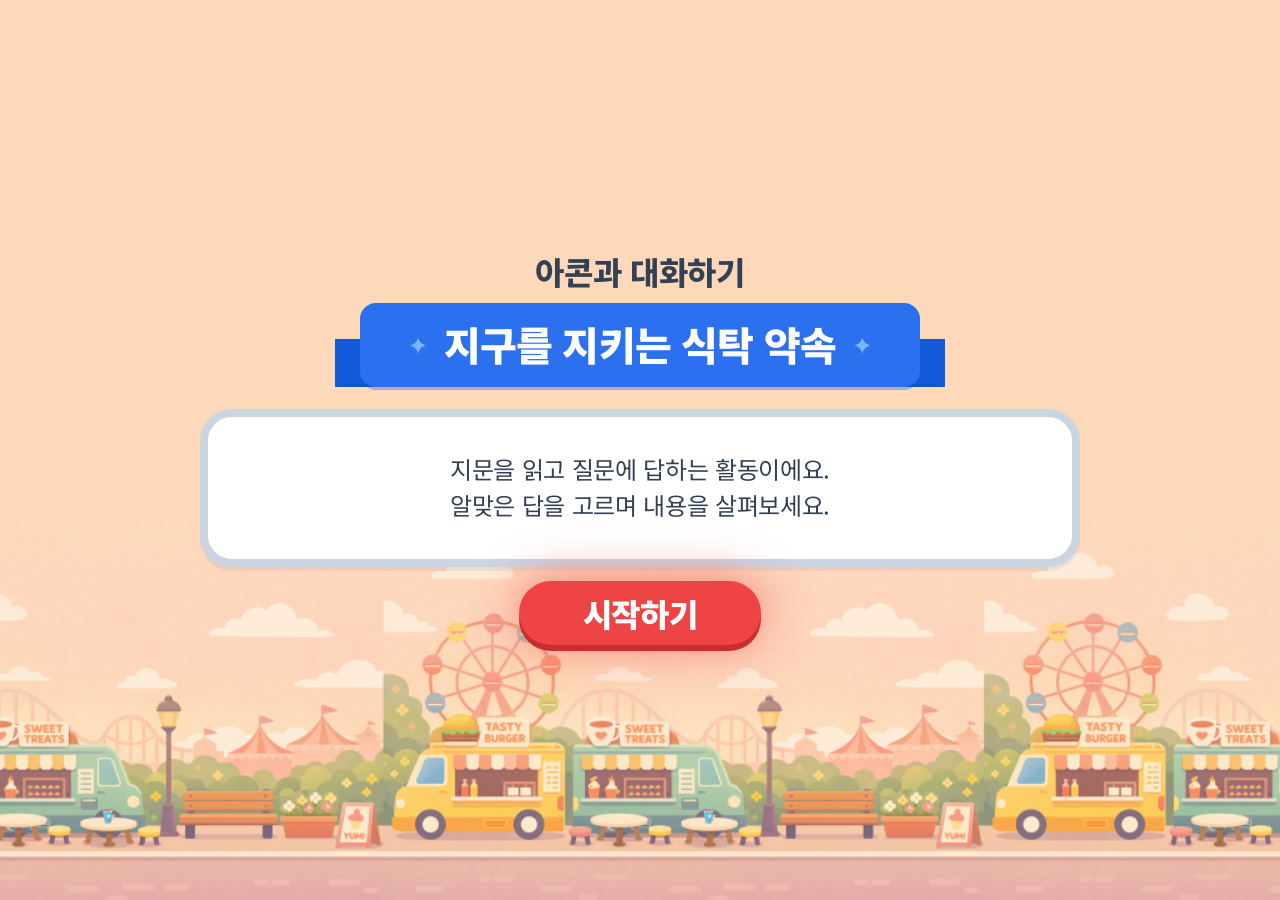
==== done.html @ 09e5e7c7 "Initial talk quiz prototype" ====
<!doctype html>
<html lang="ko">
  <head>
    <meta charset="utf-8" />
    <meta name="viewport" content="width=device-width, initial-scale=1" />
    <title>아콘과 대화하기 완료</title>
    <link rel="preconnect" href="https://fonts.googleapis.com" />
    <link rel="preconnect" href="https://fonts.gstatic.com" crossorigin />
    <link
      href="https://fonts.googleapis.com/css2?family=Noto+Sans+KR:wght@400;700;800;900&family=Noto+Serif+KR:wght@400;500;600;700&display=swap"
      rel="stylesheet"
    />
    <link rel="stylesheet" href="./style.css" />
    <script>
      if (sessionStorage.getItem("quizFinished") !== "true") {
        location.replace("./intro.html");
      } else {
        sessionStorage.removeItem("quizFinished");
      }
    </script>
  </head>
  <body>
    <main class="screen-done" aria-label="아콘과 대화하기 완료">
      <div class="snack-layer" id="snackLayer" aria-label="선택한 간식"></div>

      <div class="done-container">
        <header class="done-title-set">
          <p class="screen-kicker">아콘과 대화하기</p>
          <div class="module-ribbon module-ribbon-done" aria-label="지구를 지키는 식탁 약속">
            <span class="ribbon-star" aria-hidden="true">✦</span>
            <h1>지구를 지키는 식탁 약속</h1>
            <span class="ribbon-star" aria-hidden="true">✦</span>
          </div>
        </header>
        <div class="done-card-list" id="doneCards" aria-label="문제별 결과"></div>
      </div>
    </main>

    <script type="module" src="./done.js"></script>
  </body>
</html>
---- style.css ----
:root {
  color-scheme: dark;
  --article-width: min(43.75vw, 560px);
  --article-bg: #261e15;
  --article-control: #523411;
  --article-scroll: #65523d;
  --text-inverse: #ffffff;
  --text-primary: #0f172a;
  --quiz-bg: #3f4049;
  --blue-surface: #40abff;
  --blue-base: #1f8add;
  --yellow-surface: #fbcc1c;
  --yellow-base: #ea9e15;
  --yellow-text: #733d00;
  --green-surface: #30c959;
  --green-base: #23a158;
  --student-bg: #1e0a00;
  --button-depth: 8px;
}

* {
  box-sizing: border-box;
}

html,
body {
  width: 100%;
  height: 100%;
  margin: 0;
  overflow: hidden;
  background: #111;
  font-family:
    "Noto Sans KR",
    "Apple SD Gothic Neo",
    system-ui,
    sans-serif;
  letter-spacing: -0.01em;
}

button {
  font: inherit;
}

[hidden] {
  display: none !important;
}

.screen-intro,
.screen-done {
  position: fixed;
  inset: 0;
  width: 100vw;
  height: 100vh;
  min-width: 1024px;
  min-height: 600px;
  overflow: hidden;
  font-family:
    "Noto Sans KR",
    "Apple SD Gothic Neo",
    system-ui,
    sans-serif;
  letter-spacing: -0.02em;
}

.screen-intro {
  position: fixed;
  min-height: 576px;
  background:
    linear-gradient(180deg, rgba(255, 224, 191, 0.2), rgba(255, 224, 191, 0.2)),
    url("./bg_intro.png") center / cover no-repeat;
}

.intro-title-set {
  position: absolute;
  left: 50%;
  top: 50%;
  display: flex;
  flex-direction: column;
  align-items: center;
  gap: 16px;
  width: min(960px, calc(100vw - 64px));
  transform: translate(-50%, -50%);
}

.intro-kicker {
  margin: 0;
  color: #334155;
  font-size: 32px;
  font-weight: 800;
  line-height: 1;
  text-align: center;
}

.intro-ribbon {
  position: relative;
  display: flex;
  align-items: flex-end;
  justify-content: center;
  width: 100%;
  min-height: 80px;
  padding-bottom: 8px;
}

.intro-ribbon-body {
  position: relative;
  z-index: 2;
  display: flex;
  align-items: center;
  justify-content: center;
  gap: 16px;
  min-width: 560px;
  min-height: 72px;
  padding: 14px 32px 16px;
  border-radius: 16px;
  color: #ffffff;
  background: #2b70ef;
  box-shadow: 0 3px 0 rgba(21, 89, 215, 0.35);
}

.intro-ribbon-wing {
  position: absolute;
  bottom: 8px;
  z-index: 1;
  width: 96px;
  height: 48px;
  background: #1459d7;
  box-shadow: inset 0 -3px 0 rgba(11, 74, 187, 0.35);
}

.intro-ribbon-wing::after {
  content: "";
  position: absolute;
  top: 0;
  width: 34px;
  height: 100%;
  background:
    linear-gradient(135deg, transparent 0 49%, #1459d7 50%) top / 100% 50% no-repeat,
    linear-gradient(45deg, transparent 0 49%, #1459d7 50%) bottom / 100% 50% no-repeat;
}

.intro-ribbon-wing-left {
  left: calc(50% - 304px);
  border-radius: 4px 0 0 4px;
}

.intro-ribbon-wing-left::after {
  left: 0;
  transform: translateX(-1px) scaleX(-1);
  transform-origin: center;
}

.intro-ribbon-wing-right {
  right: calc(50% - 304px);
  border-radius: 0 4px 4px 0;
}

.intro-ribbon-wing-right::after {
  right: 0;
  transform: translateX(1px);
}

.intro-ribbon h1 {
  margin: 0;
  font-size: 40px;
  font-weight: 900;
  line-height: 1.35;
  letter-spacing: -0.02em;
  white-space: nowrap;
}

.intro-ribbon-star {
  color: #7fb4ff;
  font-size: 24px;
  line-height: 1;
  text-shadow: 0 1px 0 rgba(255, 255, 255, 0.22);
}

.intro-description {
  width: calc(100% - 80px);
  margin-top: -2px;
  padding: 34px 24px 36px;
  border: 8px solid #cbd5e1;
  border-radius: 32px;
  background: #ffffff;
  color: #334155;
  font-size: 24px;
  font-weight: 400;
  line-height: 1.5;
  text-align: center;
  box-shadow: 0 4px 0 rgba(148, 163, 184, 0.18);
}

.intro-description p {
  margin: 0;
}

.intro-start-button {
  min-width: 224px;
  margin-top: -2px;
  padding: 16px 64px;
  border: 0;
  border-radius: 100px;
  color: #ffffff;
  background: #ef4444;
  box-shadow:
    0 6px 0 #c92d2d,
    0 0 48px rgba(239, 68, 68, 0.62);
  font-size: 32px;
  font-weight: 900;
  line-height: 1;
  text-decoration: none;
  cursor: pointer;
  transition:
    transform 140ms ease,
    box-shadow 140ms ease,
    filter 140ms ease;
}

.intro-start-button:hover {
  filter: brightness(1.04);
}

.intro-start-button:active {
  transform: translateY(4px);
  box-shadow:
    0 1px 0 #c92d2d,
    0 0 28px rgba(239, 68, 68, 0.46);
}

.screen-kicker {
  margin: 0;
  color: #334155;
  font-size: 24px;
  font-weight: 800;
  line-height: 1;
  text-align: center;
}

.module-ribbon {
  position: relative;
  z-index: 1;
  display: flex;
  align-items: center;
  justify-content: center;
  gap: 12px;
  min-width: 304px;
  padding: 12px 26px;
  border-radius: 12px;
  color: #ffffff;
  background: #2b70ef;
}

.module-ribbon::before,
.module-ribbon::after {
  content: "";
  position: absolute;
  z-index: -1;
  top: 18px;
  width: 58px;
  height: 48px;
  background: #1459d7;
  clip-path: polygon(0 0, 100% 0, 70% 50%, 100% 100%, 0 100%, 28% 50%);
}

.module-ribbon::before {
  left: -38px;
}

.module-ribbon::after {
  right: -38px;
  transform: scaleX(-1);
}

.module-ribbon h1 {
  margin: 0;
  font-size: 30px;
  font-weight: 900;
  line-height: 1.25;
  letter-spacing: -0.02em;
  white-space: nowrap;
}

.ribbon-star {
  color: #7fb4ff;
  font-size: 16px;
  line-height: 1;
}

.student-screen {
  display: grid;
  grid-template-columns: var(--article-width) minmax(0, 1fr);
  width: 100vw;
  height: 100vh;
  min-width: 1024px;
  min-height: 600px;
  overflow: hidden;
  background: var(--article-bg);
  transition: grid-template-columns 260ms ease;
}

.student-screen[data-article-open="false"] {
  grid-template-columns: 0 minmax(0, 1fr);
}

.section-article {
  position: relative;
  width: 100%;
  height: 100%;
  min-width: 0;
  overflow: hidden;
  background: var(--article-bg);
  transition:
    opacity 220ms ease,
    visibility 220ms ease;
}

.student-screen[data-article-open="false"] .section-article {
  opacity: 0;
  visibility: hidden;
  pointer-events: none;
}

.article-scroll {
  width: 100%;
  height: 100%;
  overflow-y: auto;
  padding: 24px 40px 52px 88px;
  color: var(--text-inverse);
  font-family:
    "Noto Serif KR",
    "Apple SD Gothic Neo",
    serif;
  font-weight: 400;
  line-height: 1.8;
  letter-spacing: -0.018em;
  white-space: pre-line;
  word-break: keep-all;
  scrollbar-width: thin;
  scrollbar-color: var(--article-scroll) rgba(0, 0, 0, 0.1);
}

.article-scroll::-webkit-scrollbar {
  width: 8px;
}

.article-scroll::-webkit-scrollbar-track {
  background: rgba(0, 0, 0, 0.1);
}

.article-scroll::-webkit-scrollbar-thumb {
  background: var(--article-scroll);
  border-radius: 8px;
}

.article-size-small {
  font-size: 20px;
}

.article-size-normal {
  font-size: 24px;
}

.article-size-large {
  font-size: 28px;
}

.fontsize-control {
  position: absolute;
  top: 24px;
  left: 24px;
  z-index: 5;
  display: flex;
  flex-direction: column;
  width: 44px;
  overflow: hidden;
  border-radius: 16px;
  background: var(--article-control);
  box-shadow: 0 6px 0 #352008;
}

.fontsize-button {
  display: grid;
  place-items: center;
  width: 44px;
  height: 44px;
  border: 0;
  color: #ffffff;
  background: var(--article-control);
  font-size: 24px;
  font-weight: 800;
  line-height: 1;
  cursor: pointer;
  transition:
    transform 120ms ease,
    background 120ms ease,
    color 120ms ease;
}

.fontsize-button:hover,
.fontsize-button.is-active {
  color: #523411;
  background: #ffcc1f;
}

.fontsize-button:active {
  transform: translateY(3px);
}

.font-icon {
  display: grid;
  place-items: center;
}

.font-icon-plus,
.font-icon-minus {
  width: 18px;
  height: 18px;
  background: currentColor;
  mask-position: center;
  mask-repeat: no-repeat;
  mask-size: contain;
}

.font-icon-plus {
  mask-image: url("./icon_plus.svg");
}

.font-icon-minus {
  mask-image: url("./icon_minus.svg");
}

.font-icon-normal {
  font-size: 19px;
  font-weight: 900;
}

.section-quiz {
  position: relative;
  width: 100%;
  height: 100%;
  min-width: 0;
  overflow: hidden;
  background: var(--quiz-bg);
}

.rive-layer,
.rive-debug-message {
  position: absolute;
  inset: 0;
}

.rive-layer {
  overflow: hidden;
  background:
    linear-gradient(180deg, #ef3d22 0 13%, transparent 13%),
    var(--quiz-bg);
}

.rive-viewport {
  position: absolute;
  left: 0;
  top: 0;
  overflow: hidden;
  transform-origin: center;
}

#riveCanvas,
.rive-snapshot {
  position: absolute;
  inset: 0;
  display: block;
  width: 100%;
  height: 100%;
}

.rive-snapshot {
  z-index: 1;
  opacity: 0;
  visibility: hidden;
  pointer-events: none;
  transition:
    opacity 150ms ease,
    visibility 0s linear 150ms;
}

.rive-snapshot[hidden] {
  display: none;
}

.rive-snapshot.is-visible {
  opacity: 1;
  visibility: visible;
  transition: none;
}

.rive-snapshot.is-fading {
  opacity: 0;
  visibility: visible;
  transition: opacity 150ms ease;
}

.rive-debug-message {
  z-index: 4;
  display: grid;
  place-items: start center;
  padding-top: 118px;
  color: #fff;
  background: rgba(30, 10, 0, 0.72);
  font-size: 18px;
  font-weight: 800;
  text-align: center;
  pointer-events: none;
}

.rive-debug-message[hidden] {
  display: none;
}

.quiz-layer {
  position: absolute;
  inset: 0;
  z-index: 2;
  display: flex;
  flex-direction: column;
  justify-content: space-between;
  overflow: hidden;
  pointer-events: none;
}

.npc-area {
  display: flex;
  flex-direction: column;
  align-items: center;
  flex: 0 0 auto;
  width: 100%;
  padding: 40px clamp(72px, 13.9vw, 100px) 0;
}

.dialogue-npc {
  display: flex;
  flex-direction: column;
  align-items: center;
  width: min(800px, 100%);
  filter: drop-shadow(0 12px 0 #000000);
  opacity: 0;
  transform: translateY(18px) scale(0.985);
  transition:
    opacity 280ms ease,
    transform 280ms cubic-bezier(0.2, 0.8, 0.2, 1);
  will-change: opacity, transform;
}

.dialogue-npc.is-visible {
  opacity: 1;
  transform: translateY(0) scale(1);
}

.npc-textbox {
  position: relative;
  display: flex;
  flex-direction: column;
  align-items: center;
  justify-content: center;
  width: 100%;
  min-height: 80px;
  padding: 32px 24px;
  border-radius: 32px;
  background: #ffffff;
}

.snack-timer {
  position: relative;
  display: grid;
  place-items: center;
  width: 48px;
  height: 48px;
  margin: -8px 0 4px;
  color: #3b82f6;
}

.snack-timer[hidden] {
  display: none;
}

.snack-timer-ring {
  position: absolute;
  inset: 0;
  width: 48px;
  height: 48px;
  transform: rotate(-90deg);
}

.snack-timer-track,
.snack-timer-progress {
  fill: none;
  stroke-width: 5;
}

.snack-timer-track {
  stroke: #dbeafe;
}

.snack-timer-progress {
  stroke: currentColor;
  stroke-linecap: round;
  stroke-dasharray: 126;
  stroke-dashoffset: 0;
  transition:
    stroke-dashoffset 220ms ease,
    stroke 160ms ease;
}

.snack-timer.is-danger {
  color: #ef4444;
}

.snack-timer-value {
  position: relative;
  z-index: 1;
  color: #0f172a;
  font-size: 20px;
  font-weight: 800;
  line-height: 1;
}

.npc-textbox p {
  width: 100%;
  margin: 0;
  color: var(--text-primary);
  font-size: 24px;
  font-weight: 800;
  line-height: 1.5;
  letter-spacing: -0.01em;
  text-align: center;
  white-space: pre-line;
  word-break: keep-all;
}

.dialogue-npc.is-typing .npc-textbox p::after {
  content: "";
  display: inline-block;
  width: 2px;
  height: 1em;
  margin-left: 4px;
  vertical-align: -0.15em;
  background: var(--text-primary);
  animation: caretBlink 700ms steps(2, jump-none) infinite;
}

.npc-tail {
  position: relative;
  width: 32px;
  height: 24px;
  margin-top: -1px;
  overflow: visible;
}

.npc-tail::before {
  content: "";
  position: absolute;
  left: 50%;
  top: -10px;
  width: 24px;
  height: 24px;
  border-radius: 0 0 5px 0;
  background: #ffffff;
  transform: translateX(-50%) rotate(45deg);
}

.user-area {
  display: flex;
  align-items: center;
  justify-content: center;
  flex: 0 0 auto;
  width: 100%;
  min-height: 238px;
  padding: 80px clamp(72px, 13.9vw, 100px) 40px;
  background: linear-gradient(180deg, rgba(0, 0, 0, 0) 0, rgba(0, 0, 0, 0.8) 50%);
  pointer-events: auto;
}

.dialogue-user {
  display: flex;
  align-items: center;
  justify-content: center;
  width: min(800px, 100%);
}

.choice-list {
  display: flex;
  flex-direction: column;
  gap: 16px;
  width: 100%;
  opacity: 0;
  transform: translateY(16px) scale(0.99);
  transition:
    opacity 240ms ease,
    transform 240ms cubic-bezier(0.2, 0.8, 0.2, 1),
    visibility 240ms ease;
}

.choice-list[hidden] {
  display: none;
}

.choice-list.is-visible {
  opacity: 1;
  transform: translateY(0) scale(1);
}

.choice-list.is-exiting {
  opacity: 0;
  transform: translateY(10px);
  pointer-events: none;
}

.snack-choice-list {
  display: grid;
  gap: clamp(6px, 0.8vw, 10px);
  width: 100%;
  max-width: 800px;
  margin-inline: auto;
  opacity: 0;
  transform: translateY(16px) scale(0.99);
  transition:
    opacity 240ms ease,
    transform 240ms cubic-bezier(0.2, 0.8, 0.2, 1);
}

.snack-choice-list[hidden] {
  display: none;
}

.student-screen[data-article-open="true"] .snack-choice-list {
  grid-template-columns: repeat(3, minmax(88px, 132px));
  justify-content: center;
  max-width: min(444px, 100%);
}

.student-screen[data-article-open="false"] .snack-choice-list {
  grid-template-columns: repeat(6, minmax(58px, 120px));
  justify-content: center;
  max-width: min(800px, 100%);
}

.snack-choice-list.is-visible {
  opacity: 1;
  transform: translateY(0) scale(1);
}

.snack-choice-list.is-exiting {
  opacity: 0;
  transform: translateY(10px);
  pointer-events: none;
}

.snack-choice-button {
  --choice-surface: var(--blue-surface);
  --choice-base: var(--blue-base);
  position: relative;
  display: flex;
  align-items: center;
  justify-content: center;
  min-width: 0;
  aspect-ratio: 1 / 1;
  width: 100%;
  padding: clamp(8px, 1vw, 12px);
  border: 0;
  border-radius: clamp(22px, 2.7vw, 34px);
  background: var(--choice-surface);
  box-shadow: 0 var(--button-depth) 0 var(--choice-base);
  cursor: pointer;
  overflow: hidden;
  transition:
    opacity 160ms ease,
    transform 160ms ease,
    filter 160ms ease,
    box-shadow 160ms ease;
}

.snack-choice-button:hover:not(:disabled) {
  filter: brightness(1.06);
}

.snack-choice-button:active:not(:disabled) {
  transform: translateY(5px);
  box-shadow: 0 3px 0 var(--choice-base);
}

.snack-choice-image {
  display: block;
  width: 100%;
  height: 100%;
  max-width: 100%;
  max-height: 100%;
  object-fit: contain;
  pointer-events: none;
  filter: drop-shadow(0 3px 0 rgba(255, 255, 255, 0.7));
}

.snack-choice-button.is-selected {
  --choice-surface: var(--green-surface);
  --choice-base: var(--green-base);
}

.snack-choice-button.is-unselected {
  --choice-surface: var(--yellow-surface);
  --choice-base: var(--yellow-base);
  opacity: 0.48;
}

.choice-button {
  --choice-surface: var(--blue-surface);
  --choice-base: var(--blue-base);
  position: relative;
  width: 100%;
  min-height: 69px;
  padding: 16px 24px;
  border: 0;
  border-radius: 24px;
  color: #ffffff;
  background: var(--choice-surface);
  box-shadow: 0 var(--button-depth) 0 var(--choice-base);
  font-size: 24px;
  font-weight: 800;
  line-height: 1.35;
  letter-spacing: -0.01em;
  text-align: center;
  cursor: pointer;
  transition:
    opacity 160ms ease,
    transform 160ms ease,
    filter 160ms ease,
    box-shadow 160ms ease;
}

.choice-button:hover:not(:disabled) {
  filter: brightness(1.06);
}

.choice-button:active:not(:disabled) {
  transform: translateY(5px);
  box-shadow: 0 3px 0 var(--choice-base);
}

.choice-button:disabled {
  cursor: default;
}

.choice-button.is-wrong {
  --choice-surface: var(--yellow-surface);
  --choice-base: var(--yellow-base);
  color: var(--yellow-text);
}

.choice-button.is-correct {
  --choice-surface: var(--green-surface);
  --choice-base: var(--green-base);
  color: #ffffff;
}

.choice-button.is-disabled {
  opacity: 0.5;
}

.choice-button.is-shaking {
  animation: shakeX 360ms ease;
}

.choice-list[data-type="ox"] {
  flex-direction: row;
  justify-content: center;
  gap: 32px;
}

.choice-list[data-type="ox"] .choice-button {
  display: grid;
  place-items: center;
  width: 200px;
  min-height: 216px;
  padding: 0 0 8px;
  border-radius: 24px;
  font-size: 88px;
  line-height: 1;
}

.choice-icon {
  display: block;
  width: 104px;
  max-width: 62%;
  height: auto;
  pointer-events: none;
}

.student-response,
.finish-card {
  width: 100%;
  max-width: none;
  padding: 69px 24px 24px;
  border-radius: 38px;
  background: var(--student-bg);
  color: #ffffff;
  opacity: 0;
  transform: translateY(18px) scale(0.99);
  transition:
    opacity 240ms ease,
    transform 240ms cubic-bezier(0.2, 0.8, 0.2, 1);
}

.student-response[hidden],
.finish-card[hidden] {
  display: none;
}

.student-response.is-visible,
.finish-card.is-visible {
  opacity: 1;
  transform: translateY(0) scale(1);
}

.student-response p,
.finish-card p {
  width: 100%;
  margin: 0 0 8px;
  color: #ffffff;
  font-size: 24px;
  font-weight: 800;
  line-height: 1.5;
  letter-spacing: -0.01em;
  text-align: center;
  word-break: keep-all;
}

.student-button-row {
  display: flex;
  justify-content: flex-end;
  width: 100%;
}

.next-button {
  display: flex;
  align-items: center;
  justify-content: center;
  gap: 8px;
  min-width: 98px;
  height: 46px;
  padding: 8px 16px;
  border: 0;
  border-radius: 16px;
  color: #ffffff;
  background: #1fcb59;
  box-shadow: 0 5px 0 #169940;
  font-size: 20px;
  font-weight: 800;
  line-height: 1.5;
  letter-spacing: -0.01em;
  cursor: pointer;
  transition:
    transform 140ms ease,
    box-shadow 140ms ease,
    background 140ms ease;
}

.next-button:hover:not(:disabled) {
  background: #19b94f;
}

.next-button:active:not(:disabled) {
  transform: translateY(4px);
  box-shadow: 0 1px 0 #169940;
}

.next-button:disabled {
  opacity: 0.45;
  cursor: default;
}

.button-article {
  position: absolute;
  left: 24px;
  bottom: 24px;
  z-index: 6;
  display: grid;
  place-items: center;
  width: 64px;
  height: 68px;
  padding: 4px 0 0;
  border: 0;
  border-radius: 200px;
  color: #b87404;
  background: #ea9e15;
  cursor: pointer;
  transition:
    transform 140ms ease,
    filter 140ms ease;
}

.button-article::before {
  content: "";
  position: absolute;
  inset: 0 0 4px;
  border-radius: 200px;
  background: #ffcc1f;
  box-shadow: 0 4px 0 #b47404;
  transition:
    inset 140ms ease,
    box-shadow 140ms ease;
}

.button-article img {
  position: relative;
  z-index: 1;
  display: block;
  width: 40px;
  height: 30px;
  pointer-events: none;
}

.button-article:hover {
  filter: brightness(1.05);
}

.button-article:active {
  transform: translateY(4px);
}

.button-article:active::before {
  inset: 4px 0 0;
  box-shadow: 0 1px 0 #b47404;
}

.loading-overlay {
  position: fixed;
  inset: 0;
  z-index: 50;
  display: grid;
  place-items: center;
  background: rgba(15, 23, 42, 0.42);
  backdrop-filter: blur(2px);
}

.loading-icon {
  width: 56px;
  height: 56px;
  fill: #ffffff;
  filter: drop-shadow(0 4px 10px rgba(15, 23, 42, 0.35));
  animation: loadingSpin 900ms linear infinite;
}

.screen-done {
  background:
    linear-gradient(180deg, rgba(255, 190, 194, 0.06), rgba(255, 190, 194, 0.06)),
    url("./bg_done.png") center / cover no-repeat;
}

.screen-done.is-scrollable {
  overflow-y: auto;
}

.done-container {
  position: relative;
  z-index: 2;
  display: flex;
  flex-direction: column;
  align-items: center;
  width: min(960px, calc(100vw - 48px));
  height: 100%;
  margin: 0 auto;
  padding: 44px 24px 32px;
}

.screen-done.is-scrollable .done-container {
  height: auto;
  min-height: 100%;
  padding-bottom: 72px;
}

.done-title-set {
  display: flex;
  flex-direction: column;
  align-items: center;
  gap: 16px;
  width: 100%;
}

.module-ribbon-done {
  padding: 15px 32px;
  border-radius: 16px;
}

.module-ribbon-done h1 {
  line-height: 1;
  font-size: 36px;
}

.done-card-list {
  display: flex;
  flex-direction: column;
  gap: 16px;
  width: 100%;
  margin-top: 16px;
}

.done-card {
  position: relative;
  display: flex;
  flex-direction: column;
  gap: 8px;
  width: 100%;
  min-height: 68px;
  padding: 16px 24px;
  border: 4px solid transparent;
  border-radius: 16px;
  background: #ffffff;
}

.done-card.had-wrong {
  border-color: #eab308;
}

.done-thumb {
  position: absolute;
  left: -24px;
  top: 12px;
  width: 40px;
  height: 32px;
  object-fit: contain;
}

.done-card-row {
  display: flex;
  align-items: center;
  justify-content: center;
  gap: 8px;
  margin: 0;
  width: 100%;
}

.done-card-badge {
  display: grid;
  flex: 0 0 auto;
  place-items: center;
  width: 30px;
  height: 30px;
  border-radius: 50px;
  background: #cbd5e1;
  color: #64748b;
  font-size: 20px;
  font-weight: 800;
  line-height: 1;
  letter-spacing: -0.02em;
}

.done-card-text {
  flex: 1 0 0;
  min-width: 0;
  margin: 0;
  color: #0f172a;
  font-size: 20px;
  line-height: 1.5;
  letter-spacing: -0.02em;
  word-break: keep-all;
}

.done-question {
  font-weight: 700;
}

.done-answer {
  font-weight: 400;
}

.snack-layer {
  position: absolute;
  inset: 0;
  z-index: 10;
  pointer-events: none;
}

.snack-sticker {
  --float-y: 12px;
  --rotate: 0deg;
  position: absolute;
  display: block;
  padding: 0;
  border: 0;
  background: transparent;
  filter:
    drop-shadow(0 4px 0 rgba(255, 255, 255, 0.95))
    drop-shadow(0 8px 8px rgba(15, 23, 42, 0.22));
  cursor: pointer;
  pointer-events: auto;
  animation: snackFloat 4.8s ease-in-out infinite;
  transform-origin: center;
}

.snack-sticker img {
  display: block;
  width: 100%;
  height: auto;
  pointer-events: none;
}

.snack-sticker::after {
  content: "";
  position: absolute;
  inset: 18%;
  border-radius: 999px;
  opacity: 0;
  background:
    radial-gradient(circle at 15% 45%, #ffffff 0 3px, transparent 4px),
    radial-gradient(circle at 78% 18%, #ffef7a 0 3px, transparent 4px),
    radial-gradient(circle at 64% 84%, #ffffff 0 2px, transparent 3px),
    radial-gradient(circle at 30% 80%, #ffef7a 0 2px, transparent 3px);
}

.snack-sticker.is-popping {
  animation: snackPop 260ms ease forwards;
}

.snack-sticker.is-popping::after {
  animation: snackSparkle 260ms ease forwards;
}

.selected-snack {
  width: clamp(260px, 28vw, 396px);
  --rotate: 14deg;
  animation: none;
  transform: rotate(var(--rotate));
  transition: transform 150ms cubic-bezier(0.2, 0.9, 0.2, 1);
}

.snack-bite-badge {
  position: absolute;
  right: 5%;
  top: 8%;
  z-index: 3;
  display: grid;
  place-items: center;
  min-width: 76px;
  height: 58px;
  padding: 0 14px;
  border: 4px solid rgba(255, 255, 255, 0.92);
  border-radius: 22px;
  color: #ffffff;
  background: rgba(0, 0, 0, 0.82);
  box-shadow:
    0 4px 0 rgba(15, 23, 42, 0.34),
    0 8px 16px rgba(15, 23, 42, 0.22);
  font-size: 32px;
  font-weight: 800;
  line-height: 1;
  letter-spacing: -0.02em;
  pointer-events: none;
}

@keyframes shakeX {
  0%,
  100% {
    transform: translateX(0);
  }

  24% {
    transform: translateX(-9px);
  }

  52% {
    transform: translateX(8px);
  }

  78% {
    transform: translateX(-5px);
  }
}

@keyframes caretBlink {
  50% {
    opacity: 0;
  }
}

@keyframes loadingSpin {
  to {
    transform: rotate(360deg);
  }
}

@keyframes snackFloat {
  0%,
  100% {
    transform: translateY(0) rotate(var(--rotate));
  }

  50% {
    transform: translateY(calc(var(--float-y) * -1)) rotate(calc(var(--rotate) + 2deg));
  }
}

@keyframes snackPop {
  0% {
    opacity: 1;
    transform: translateY(0) scale(1) rotate(var(--rotate));
  }

  45% {
    opacity: 1;
    transform: translateY(-4px) scale(1.08) rotate(calc(var(--rotate) + 4deg));
  }

  100% {
    opacity: 0;
    transform: translateY(-8px) scale(0) rotate(calc(var(--rotate) - 8deg));
  }
}

@keyframes snackSparkle {
  0% {
    opacity: 0;
    transform: scale(0.6);
  }

  45% {
    opacity: 1;
  }

  100% {
    opacity: 0;
    transform: scale(1.55);
  }
}

@media (max-width: 1120px) {
  .student-screen {
    min-width: 0;
  }

  .screen-intro,
  .screen-done {
    min-width: 0;
  }

  .npc-area,
  .user-area {
    padding-left: 48px;
    padding-right: 48px;
  }

  .student-screen[data-article-open="false"] .snack-choice-list {
    grid-template-columns: repeat(6, minmax(48px, 1fr));
  }

  .student-screen[data-article-open="true"] .snack-choice-list {
    grid-template-columns: repeat(3, minmax(72px, 1fr));
  }

  .npc-textbox p,
  .choice-button,
  .student-response p,
  .finish-card p {
    font-size: 21px;
  }

  .screen-kicker {
    font-size: 22px;
  }

  .module-ribbon h1 {
    font-size: 28px;
  }

  .intro-description {
    font-size: 18px;
  }
}
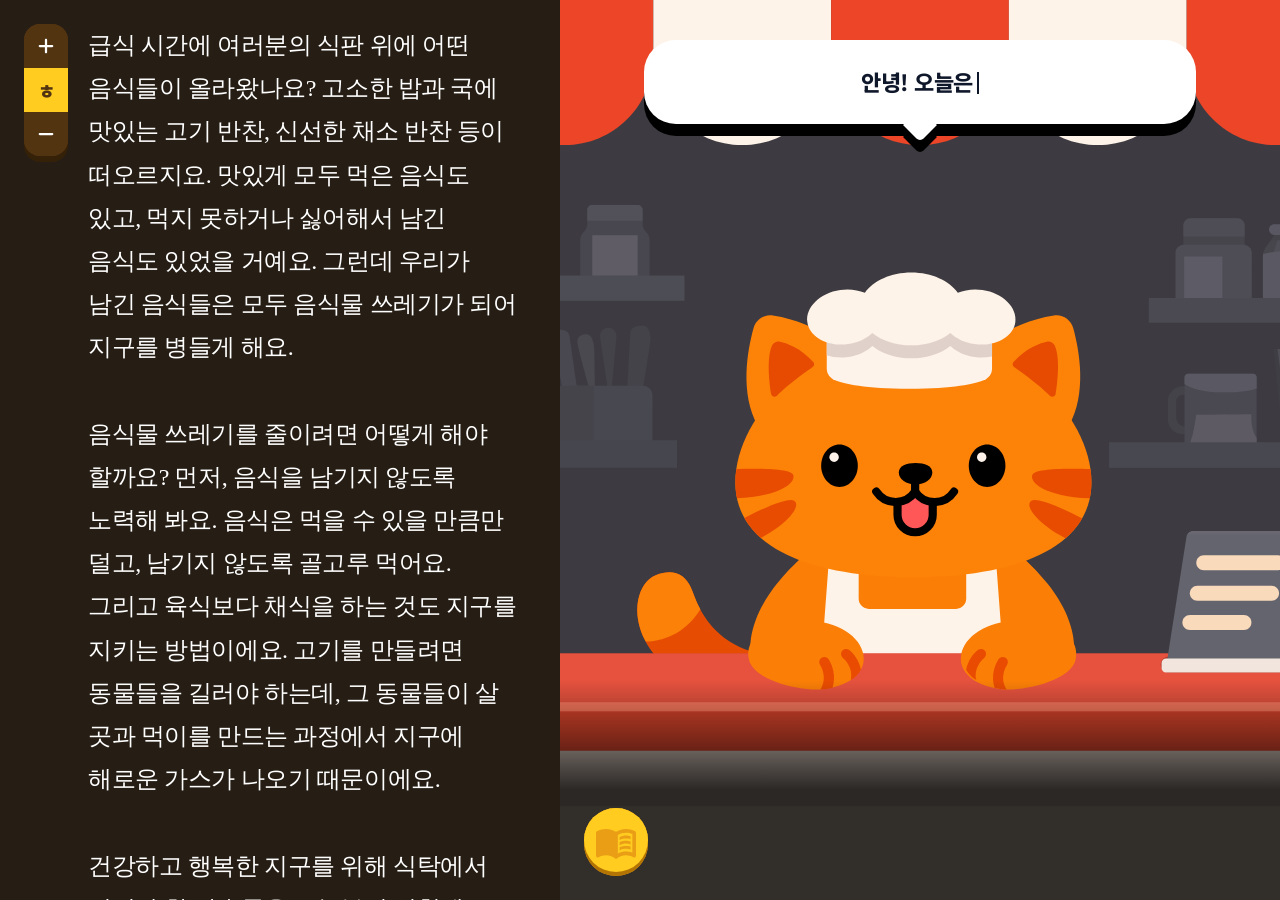
==== commit e6850b5e: "Remove the intro page and drop the NPC's name from the greeting - index.html now goes straight to qu" ====
--- a/done.html
+++ b/done.html
@@ -13,7 +13,7 @@
     <link rel="stylesheet" href="./style.css" />
     <script>
       if (sessionStorage.getItem("quizFinished") !== "true") {
-        location.replace("./intro.html");
+        location.replace("./quiz.html");
       } else {
         sessionStorage.removeItem("quizFinished");
       }
--- a/style.css
+++ b/style.css
@@ -16,6 +16,7 @@
   --green-base: #23a158;
   --student-bg: #1e0a00;
   --button-depth: 8px;
+  --choice-side-safe: 100px;
 }
 
 * {
@@ -45,7 +46,6 @@
   display: none !important;
 }
 
-.screen-intro,
 .screen-done {
   position: fixed;
   inset: 0;
@@ -62,171 +62,6 @@
   letter-spacing: -0.02em;
 }
 
-.screen-intro {
-  position: fixed;
-  min-height: 576px;
-  background:
-    linear-gradient(180deg, rgba(255, 224, 191, 0.2), rgba(255, 224, 191, 0.2)),
-    url("./bg_intro.png") center / cover no-repeat;
-}
-
-.intro-title-set {
-  position: absolute;
-  left: 50%;
-  top: 50%;
-  display: flex;
-  flex-direction: column;
-  align-items: center;
-  gap: 16px;
-  width: min(960px, calc(100vw - 64px));
-  transform: translate(-50%, -50%);
-}
-
-.intro-kicker {
-  margin: 0;
-  color: #334155;
-  font-size: 32px;
-  font-weight: 800;
-  line-height: 1;
-  text-align: center;
-}
-
-.intro-ribbon {
-  position: relative;
-  display: flex;
-  align-items: flex-end;
-  justify-content: center;
-  width: 100%;
-  min-height: 80px;
-  padding-bottom: 8px;
-}
-
-.intro-ribbon-body {
-  position: relative;
-  z-index: 2;
-  display: flex;
-  align-items: center;
-  justify-content: center;
-  gap: 16px;
-  min-width: 560px;
-  min-height: 72px;
-  padding: 14px 32px 16px;
-  border-radius: 16px;
-  color: #ffffff;
-  background: #2b70ef;
-  box-shadow: 0 3px 0 rgba(21, 89, 215, 0.35);
-}
-
-.intro-ribbon-wing {
-  position: absolute;
-  bottom: 8px;
-  z-index: 1;
-  width: 96px;
-  height: 48px;
-  background: #1459d7;
-  box-shadow: inset 0 -3px 0 rgba(11, 74, 187, 0.35);
-}
-
-.intro-ribbon-wing::after {
-  content: "";
-  position: absolute;
-  top: 0;
-  width: 34px;
-  height: 100%;
-  background:
-    linear-gradient(135deg, transparent 0 49%, #1459d7 50%) top / 100% 50% no-repeat,
-    linear-gradient(45deg, transparent 0 49%, #1459d7 50%) bottom / 100% 50% no-repeat;
-}
-
-.intro-ribbon-wing-left {
-  left: calc(50% - 304px);
-  border-radius: 4px 0 0 4px;
-}
-
-.intro-ribbon-wing-left::after {
-  left: 0;
-  transform: translateX(-1px) scaleX(-1);
-  transform-origin: center;
-}
-
-.intro-ribbon-wing-right {
-  right: calc(50% - 304px);
-  border-radius: 0 4px 4px 0;
-}
-
-.intro-ribbon-wing-right::after {
-  right: 0;
-  transform: translateX(1px);
-}
-
-.intro-ribbon h1 {
-  margin: 0;
-  font-size: 40px;
-  font-weight: 900;
-  line-height: 1.35;
-  letter-spacing: -0.02em;
-  white-space: nowrap;
-}
-
-.intro-ribbon-star {
-  color: #7fb4ff;
-  font-size: 24px;
-  line-height: 1;
-  text-shadow: 0 1px 0 rgba(255, 255, 255, 0.22);
-}
-
-.intro-description {
-  width: calc(100% - 80px);
-  margin-top: -2px;
-  padding: 34px 24px 36px;
-  border: 8px solid #cbd5e1;
-  border-radius: 32px;
-  background: #ffffff;
-  color: #334155;
-  font-size: 24px;
-  font-weight: 400;
-  line-height: 1.5;
-  text-align: center;
-  box-shadow: 0 4px 0 rgba(148, 163, 184, 0.18);
-}
-
-.intro-description p {
-  margin: 0;
-}
-
-.intro-start-button {
-  min-width: 224px;
-  margin-top: -2px;
-  padding: 16px 64px;
-  border: 0;
-  border-radius: 100px;
-  color: #ffffff;
-  background: #ef4444;
-  box-shadow:
-    0 6px 0 #c92d2d,
-    0 0 48px rgba(239, 68, 68, 0.62);
-  font-size: 32px;
-  font-weight: 900;
-  line-height: 1;
-  text-decoration: none;
-  cursor: pointer;
-  transition:
-    transform 140ms ease,
-    box-shadow 140ms ease,
-    filter 140ms ease;
-}
-
-.intro-start-button:hover {
-  filter: brightness(1.04);
-}
-
-.intro-start-button:active {
-  transform: translateY(4px);
-  box-shadow:
-    0 1px 0 #c92d2d,
-    0 0 28px rgba(239, 68, 68, 0.46);
-}
-
 .screen-kicker {
   margin: 0;
   color: #334155;
@@ -335,10 +170,16 @@
   letter-spacing: -0.018em;
   white-space: pre-line;
   word-break: keep-all;
-  scrollbar-width: thin;
-  scrollbar-color: var(--article-scroll) rgba(0, 0, 0, 0.1);
-}
-
+}
+
+/*
+  scrollbar-width/scrollbar-color(표준 속성)를 지정하면 크롬이 ::-webkit-scrollbar
+  규칙을 무시하고 macOS 오버레이 스크롤바로 그린다. 그러면 스크롤 중에만 잠깐 보여
+  지문이 스크롤된다는 사실 자체가 드러나지 않는다.
+  지문 스크롤바는 항상 보이는 디자인 요소이므로 webkit 규칙을 우선하고,
+  표준 속성은 해당 의사요소를 지원하지 않는 브라우저에만 적용한다.
+*/
+/* 폭 8px 은 Figma 시안(node 17680:524 "scroll")과 같은 값이다. */
 .article-scroll::-webkit-scrollbar {
   width: 8px;
 }
@@ -350,6 +191,13 @@
 .article-scroll::-webkit-scrollbar-thumb {
   background: var(--article-scroll);
   border-radius: 8px;
+}
+
+@supports not selector(::-webkit-scrollbar) {
+  .article-scroll {
+    scrollbar-width: thin;
+    scrollbar-color: var(--article-scroll) rgba(0, 0, 0, 0.1);
+  }
 }
 
 .article-size-small {
@@ -456,6 +304,43 @@
     var(--quiz-bg);
 }
 
+.rive-initial-loader {
+  position: absolute;
+  inset: 0;
+  z-index: 3;
+  display: grid;
+  place-items: center;
+  background: url("./foodtruck-bg.svg") center / cover no-repeat;
+  opacity: 1;
+  visibility: visible;
+  pointer-events: none;
+  transition:
+    opacity 320ms ease,
+    visibility 0s linear 320ms;
+}
+
+.rive-initial-loader::before {
+  content: "";
+  position: absolute;
+  inset: 0;
+  background: rgba(15, 23, 42, 0.36);
+}
+
+.rive-initial-icon {
+  position: relative;
+  z-index: 1;
+}
+
+.rive-layer[data-rive-state="loaded"] .rive-initial-loader {
+  opacity: 0;
+  visibility: hidden;
+}
+
+.rive-layer[data-rive-state="failed"] .rive-initial-loader {
+  opacity: 0;
+  visibility: hidden;
+}
+
 .rive-viewport {
   position: absolute;
   left: 0;
@@ -674,7 +559,7 @@
   flex: 0 0 auto;
   width: 100%;
   min-height: 238px;
-  padding: 80px clamp(72px, 13.9vw, 100px) 40px;
+  padding: 80px var(--choice-side-safe) 40px;
   background: linear-gradient(180deg, rgba(0, 0, 0, 0) 0, rgba(0, 0, 0, 0.8) 50%);
   pointer-events: auto;
 }
@@ -689,8 +574,9 @@
 .choice-list {
   display: flex;
   flex-direction: column;
-  gap: 16px;
-  width: 100%;
+  gap: calc(var(--button-depth) + 8px);
+  width: 100%;
+  padding-bottom: var(--button-depth);
   opacity: 0;
   transform: translateY(16px) scale(0.99);
   transition:
@@ -716,9 +602,10 @@
 
 .snack-choice-list {
   display: grid;
-  gap: clamp(6px, 0.8vw, 10px);
+  gap: 8px;
   width: 100%;
   max-width: 800px;
+  padding-bottom: var(--button-depth);
   margin-inline: auto;
   opacity: 0;
   transform: translateY(16px) scale(0.99);
@@ -870,7 +757,7 @@
 .choice-list[data-type="ox"] {
   flex-direction: row;
   justify-content: center;
-  gap: 32px;
+  gap: 8px;
 }
 
 .choice-list[data-type="ox"] .choice-button {
@@ -1050,7 +937,7 @@
 .screen-done {
   background:
     linear-gradient(180deg, rgba(255, 190, 194, 0.06), rgba(255, 190, 194, 0.06)),
-    url("./bg_done.png") center / cover no-repeat;
+    url("./bg_done.webp") center / cover no-repeat;
 }
 
 .screen-done.is-scrollable {
@@ -1334,15 +1221,18 @@
     min-width: 0;
   }
 
-  .screen-intro,
   .screen-done {
     min-width: 0;
   }
 
-  .npc-area,
-  .user-area {
+  .npc-area {
     padding-left: 48px;
     padding-right: 48px;
+  }
+
+  .user-area {
+    padding-left: var(--choice-side-safe);
+    padding-right: var(--choice-side-safe);
   }
 
   .student-screen[data-article-open="false"] .snack-choice-list {
@@ -1367,8 +1257,182 @@
   .module-ribbon h1 {
     font-size: 28px;
   }
-
-  .intro-description {
+}
+
+@media (max-height: 900px) {
+  .npc-area {
+    padding-top: 40px;
+    padding-inline: clamp(48px, 9vw, 84px);
+  }
+
+  .npc-textbox {
+    min-height: 72px;
+    padding: 26px 24px;
+  }
+
+  .npc-textbox p {
+    font-size: 22px;
+    line-height: 1.45;
+  }
+
+  .user-area {
+    min-height: 220px;
+    padding: 30px var(--choice-side-safe) 40px;
+  }
+
+  .choice-list {
+    gap: calc(var(--button-depth) + 8px);
+  }
+
+  .choice-button {
+    min-height: 64px;
+    padding: 14px 20px;
+    font-size: 22px;
+  }
+
+  .choice-list[data-type="ox"] {
+    gap: 8px;
+  }
+
+  .choice-list[data-type="ox"] .choice-button {
+    width: 164px;
+    min-height: 176px;
+  }
+
+  .choice-icon {
+    width: 88px;
+  }
+
+  .snack-timer {
+    width: 42px;
+    height: 42px;
+    margin: -6px 0 2px;
+  }
+
+  .snack-timer-ring {
+    width: 42px;
+    height: 42px;
+  }
+
+  .snack-timer-value {
     font-size: 18px;
   }
-}
+
+  .snack-choice-list {
+    gap: 8px;
+  }
+
+  .student-screen[data-article-open="true"] .snack-choice-list {
+    grid-template-columns: repeat(3, minmax(64px, 112px));
+  }
+
+  .student-screen[data-article-open="false"] .snack-choice-list {
+    grid-template-columns: repeat(6, minmax(44px, 104px));
+  }
+
+  .student-response,
+  .finish-card {
+    padding: 52px 20px 20px;
+  }
+}
+
+@media (max-height: 780px) {
+  .student-screen {
+    min-height: 0;
+  }
+
+  .npc-area {
+    padding-top: 40px;
+    padding-inline: clamp(32px, 7vw, 64px);
+  }
+
+  .dialogue-npc {
+    width: min(720px, 100%);
+  }
+
+  .npc-textbox {
+    min-height: 66px;
+    padding: 20px 22px;
+    border-radius: 30px;
+  }
+
+  .npc-textbox p {
+    font-size: 20px;
+    line-height: 1.38;
+  }
+
+  .user-area {
+    min-height: 212px;
+    padding: 20px var(--choice-side-safe) 40px;
+  }
+
+  .dialogue-user {
+    width: min(720px, 100%);
+  }
+
+  .choice-list {
+    gap: calc(var(--button-depth) + 8px);
+  }
+
+  .choice-button {
+    min-height: 60px;
+    padding: 12px 18px;
+    border-radius: 20px;
+    font-size: 20px;
+    line-height: 1.3;
+  }
+
+  .choice-list[data-type="ox"] {
+    gap: 8px;
+  }
+
+  .choice-list[data-type="ox"] .choice-button {
+    width: 136px;
+    min-height: 144px;
+    border-radius: 20px;
+  }
+
+  .choice-icon {
+    width: 72px;
+  }
+
+  .snack-choice-list {
+    gap: 8px;
+  }
+
+  .snack-choice-button {
+    max-height: 104px;
+    padding: 7px;
+    border-radius: 22px;
+  }
+
+  .student-screen[data-article-open="true"] .snack-choice-list {
+    grid-template-columns: repeat(3, minmax(54px, 92px));
+  }
+
+  .student-screen[data-article-open="false"] .snack-choice-list {
+    grid-template-columns: repeat(6, minmax(38px, 92px));
+  }
+}
+
+@media (max-height: 680px) {
+  .user-area {
+    min-height: 196px;
+    padding-top: 20px;
+    padding-bottom: 40px;
+  }
+
+  .choice-list {
+    max-height: min(44vh, 260px);
+    overflow-y: auto;
+    overscroll-behavior: contain;
+    scrollbar-width: thin;
+  }
+
+  .snack-choice-list {
+    max-height: min(34vh, 188px);
+    overflow-y: auto;
+    overscroll-behavior: contain;
+    scrollbar-width: thin;
+  }
+}
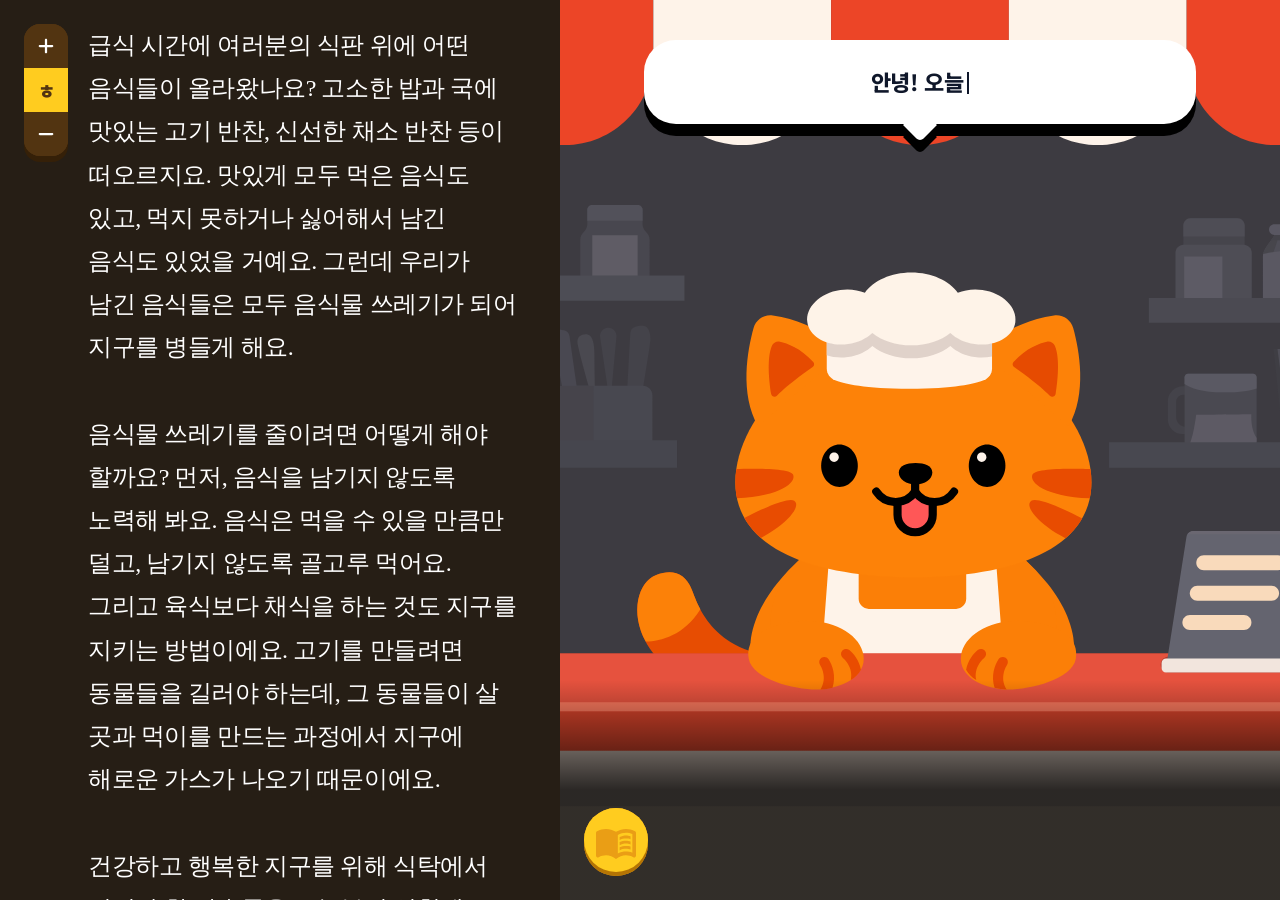
==== commit 62805984: "Rename the activity from 아콘과 대화하기 to 퀴즈다냥 Tab titles, the done-screen kicker and accessibility label" ====
--- a/done.html
+++ b/done.html
@@ -3,7 +3,7 @@
   <head>
     <meta charset="utf-8" />
     <meta name="viewport" content="width=device-width, initial-scale=1" />
-    <title>아콘과 대화하기 완료</title>
+    <title>퀴즈다냥</title>
     <link rel="preconnect" href="https://fonts.googleapis.com" />
     <link rel="preconnect" href="https://fonts.gstatic.com" crossorigin />
     <link
@@ -20,12 +20,12 @@
     </script>
   </head>
   <body>
-    <main class="screen-done" aria-label="아콘과 대화하기 완료">
+    <main class="screen-done" aria-label="퀴즈다냥 완료">
       <div class="snack-layer" id="snackLayer" aria-label="선택한 간식"></div>
 
       <div class="done-container">
         <header class="done-title-set">
-          <p class="screen-kicker">아콘과 대화하기</p>
+          <p class="screen-kicker">퀴즈다냥</p>
           <div class="module-ribbon module-ribbon-done" aria-label="지구를 지키는 식탁 약속">
             <span class="ribbon-star" aria-hidden="true">✦</span>
             <h1>지구를 지키는 식탁 약속</h1>
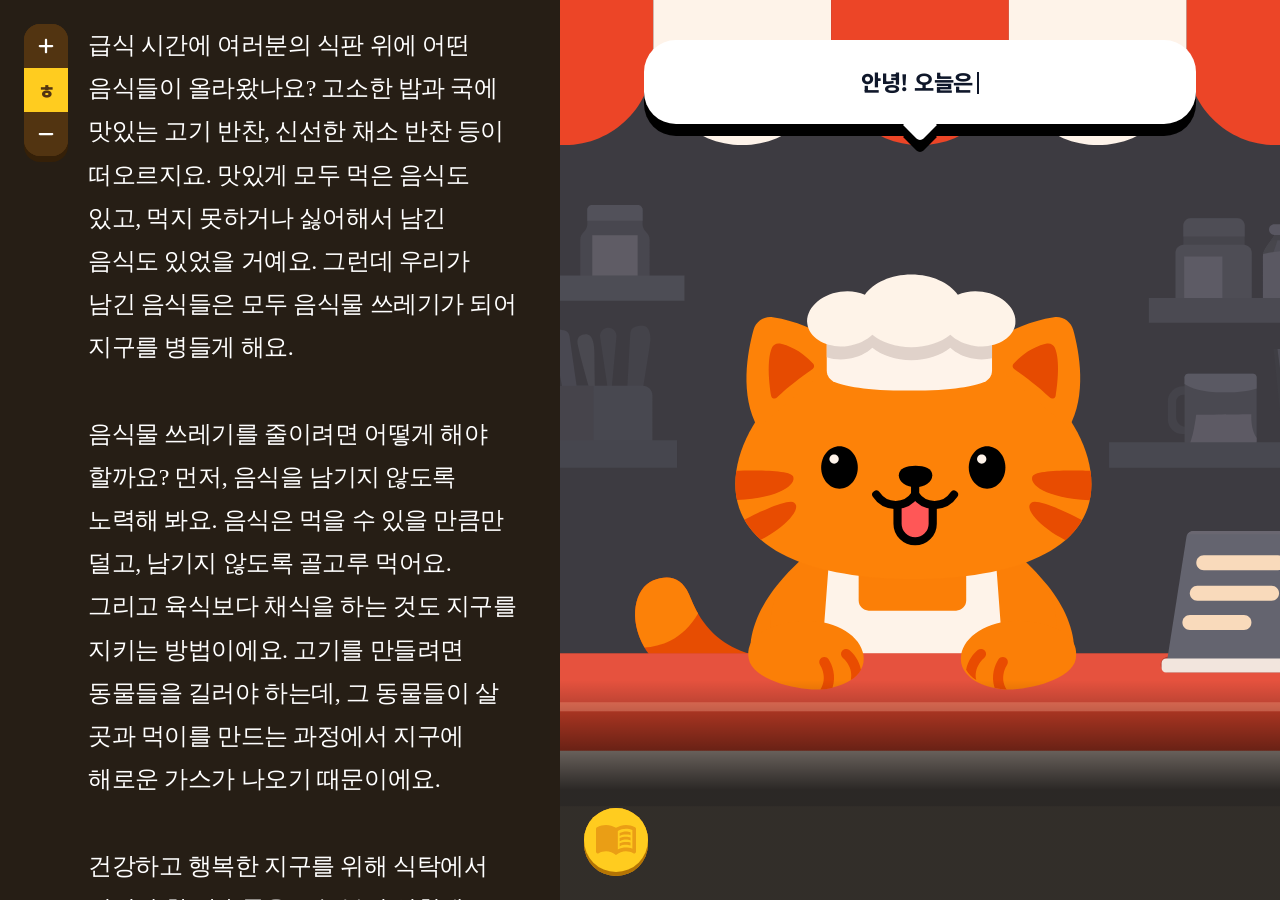
==== commit 3ba44055: "Use the shared tab title format: 퀴즈다냥 | 매일국어T Co-Authored-By: Claude Opus 5.5 <noreply@anthropic.com" ====
--- a/done.html
+++ b/done.html
@@ -3,7 +3,7 @@
   <head>
     <meta charset="utf-8" />
     <meta name="viewport" content="width=device-width, initial-scale=1" />
-    <title>퀴즈다냥</title>
+    <title>퀴즈다냥 | 매일국어T</title>
     <link rel="preconnect" href="https://fonts.googleapis.com" />
     <link rel="preconnect" href="https://fonts.gstatic.com" crossorigin />
     <link
--- a/style.css
+++ b/style.css
@@ -73,7 +73,6 @@
 
 .module-ribbon {
   position: relative;
-  z-index: 1;
   display: flex;
   align-items: center;
   justify-content: center;
@@ -85,24 +84,27 @@
   background: #2b70ef;
 }
 
+/* 꼬리는 몸통 뒤에서 아래로 내려와 바깥쪽만 V로 파인다. 몸통 밑으로 보이는 안쪽 모서리는 접힌 면(더 진한 색). */
 .module-ribbon::before,
 .module-ribbon::after {
   content: "";
   position: absolute;
   z-index: -1;
-  top: 18px;
-  width: 58px;
-  height: 48px;
-  background: #1459d7;
-  clip-path: polygon(0 0, 100% 0, 70% 50%, 100% 100%, 0 100%, 28% 50%);
+  bottom: -14px;
+  width: 64px;
+  height: 70%;
+  background:
+    linear-gradient(to bottom left, #0b3f9e 50%, transparent 52%) right bottom / 22px 14px no-repeat,
+    #1459d7;
+  clip-path: polygon(0 0, 100% 0, 100% 100%, 0 100%, 30% 50%);
 }
 
 .module-ribbon::before {
-  left: -38px;
+  left: -42px;
 }
 
 .module-ribbon::after {
-  right: -38px;
+  right: -42px;
   transform: scaleX(-1);
 }
 
@@ -871,7 +873,7 @@
   place-items: center;
   width: 64px;
   height: 68px;
-  padding: 4px 0 0;
+  padding: 0 0 4px;
   border: 0;
   border-radius: 200px;
   color: #b87404;
@@ -908,6 +910,7 @@
 }
 
 .button-article:active {
+  padding: 4px 0 0;
   transform: translateY(4px);
 }
 
@@ -985,7 +988,7 @@
   flex-direction: column;
   gap: 16px;
   width: 100%;
-  margin-top: 16px;
+  margin-top: 32px;
 }
 
 .done-card {
@@ -1081,10 +1084,13 @@
   transform-origin: center;
 }
 
-.snack-sticker img {
+.snack-sprite {
   display: block;
   width: 100%;
-  height: auto;
+  aspect-ratio: 1 / 1;
+  background-repeat: no-repeat;
+  background-size: 600% 100%;
+  background-position: 0% 0%;
   pointer-events: none;
 }
 
@@ -1101,6 +1107,10 @@
     radial-gradient(circle at 30% 80%, #ffef7a 0 2px, transparent 3px);
 }
 
+.snack-sticker.is-finished {
+  cursor: default;
+}
+
 .snack-sticker.is-popping {
   animation: snackPop 260ms ease forwards;
 }
@@ -1110,35 +1120,11 @@
 }
 
 .selected-snack {
-  width: clamp(260px, 28vw, 396px);
+  width: 55vmin;
   --rotate: 14deg;
   animation: none;
   transform: rotate(var(--rotate));
   transition: transform 150ms cubic-bezier(0.2, 0.9, 0.2, 1);
-}
-
-.snack-bite-badge {
-  position: absolute;
-  right: 5%;
-  top: 8%;
-  z-index: 3;
-  display: grid;
-  place-items: center;
-  min-width: 76px;
-  height: 58px;
-  padding: 0 14px;
-  border: 4px solid rgba(255, 255, 255, 0.92);
-  border-radius: 22px;
-  color: #ffffff;
-  background: rgba(0, 0, 0, 0.82);
-  box-shadow:
-    0 4px 0 rgba(15, 23, 42, 0.34),
-    0 8px 16px rgba(15, 23, 42, 0.22);
-  font-size: 32px;
-  font-weight: 800;
-  line-height: 1;
-  letter-spacing: -0.02em;
-  pointer-events: none;
 }
 
 @keyframes shakeX {
